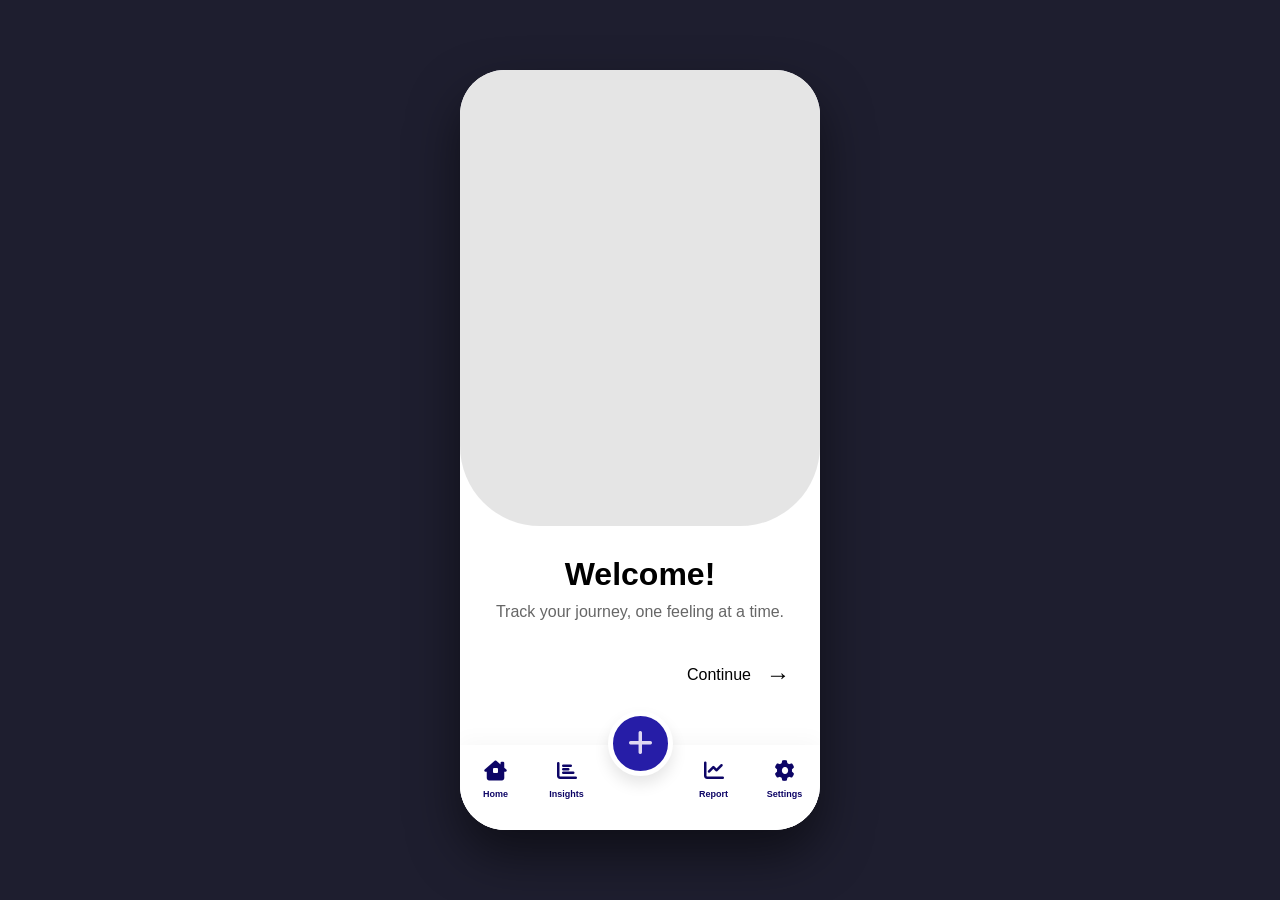
==== index.html @ e82828d7 "Add files via upload" ====
<!DOCTYPE html>
<html lang="en">
<head>
    <meta charset="UTF-8">
    <meta name="viewport" content="width=device-width, initial-scale=1.0, maximum-scale=1.0, user-scalable=no">
    <title>Emotion Tracker App</title>
    <link rel="stylesheet" href="style1.css">
    <link rel="manifest" href="manifest.json">
    <link rel="stylesheet" href="https://cdnjs.cloudflare.com/ajax/libs/font-awesome/6.4.0/css/all.min.css">
    
</head>
<body>

<div class="phone">
    
    <div id="welcome" class="screen active">
        <div class="hero-img"></div>
        <div class="welcome-text">
            <h1>Welcome!</h1>
            <p>Track your journey, one feeling at a time.</p>
            <div class="continue-row">
                <span>Continue</span>
                <span class="top-arrow" onclick="showScreen('home')">→</span>
            </div>
        </div>
    </div>

    <div id="home" class="screen">
        <div class="app-header">
            <span class="date-label" id="currentDate">FRIDAY, MAR 13</span>
            <span class="top-arrow" onclick="showScreen('activity')">→</span>
        </div>
        <h2 class="main-title">How are you feeling?</h2>
        
        <div class="mood-container">
            <button class="mood" onclick="selectMood(this, 'Joyful')"><div class="emoji-circle yellow">😊</div><span>Joyful</span></button>
            <button class="mood" onclick="selectMood(this, 'Calm')"><div class="emoji-circle teal">😌</div><span>Calm</span></button>
            <button class="mood" onclick="selectMood(this, 'Sad')"><div class="emoji-circle blue">😢</div><span>Sad</span></button>
            <button class="mood" onclick="selectMood(this, 'Anxious')"><div class="emoji-circle purple">😰</div><span>Anxious</span></button>
            <button class="mood" onclick="selectMood(this, 'Angry')"><div class="emoji-circle red">😡</div><span>Angry</span></button>
        </div>

        <h3 class="section-label">What’s affecting your mood?</h3>
        <div class="tags">
            <button class="tag" onclick="this.classList.toggle('active-tag')">Work</button>
            <button class="tag" onclick="this.classList.toggle('active-tag')">Family</button>
            <button class="tag" onclick="this.classList.toggle('active-tag')">Health</button>
            <button class="tag" onclick="this.classList.toggle('active-tag')">Sleep</button>
            <button class="tag" onclick="this.classList.toggle('active-tag')">Hobbies</button>
        </div>

        <h3 class="section-label">Any specific thoughts?</h3>
        <textarea id="journalInput" placeholder="Write a little about your day..."></textarea>

        <button class="ai-support-btn" onclick="getAISupport()">Get AI Support</button>
        <button class="log-entry-btn" onclick="saveEntry()">Log Entry</button>
    </div>

    <div id="activity" class="screen">
        <div class="app-header">
            <span class="top-arrow" onclick="showScreen('home')">←</span>
            <span class="top-arrow" onclick="showScreen('report')">→</span>
        </div>
        <h2 class="main-title">Recent Activity</h2>
        <div id="historyList"></div>
    </div>

    <div id="report" class="screen">
        <div class="app-header">
         <span class="top-arrow" onclick="showScreen('activity')">←</span>
            <span class="top-arrow" onclick="showScreen('settings')">→</span>
        </div>
        <h2 class="main-title">Weekly Insights</h2>

<div class="chart-container">
    <div class="bar-wrapper"><div id="bar-Joyful" class="bar joyful-bar"></div><span>Joy</span></div>
    <div class="bar-wrapper"><div id="bar-Calm" class="bar calm-bar"></div><span>Calm</span></div>
    <div class="bar-wrapper"><div id="bar-Anxious" class="bar anxious-bar"></div><span>Anx</span></div>
    <div class="bar-wrapper"><div id="bar-Sad" class="bar sad-bar"></div><span>Sad</span></div>
    <div class="bar-wrapper"><div id="bar-Angry" class="bar angry-bar"></div><span>Ang</span></div>
</div>

<p id="analysisMsg" style="margin-top: 20px; font-size: 14px; color: #666;"></p>
        <div class="consistency-tracker">
            <h3>Consistency Tracker</h3>
            <div class="days-row">
                <span>M</span><span>T</span><span>W</span><span>T</span><span>F</span><span>S</span><span>S</span>
            </div>
            <hr style="border: 0.5px solid #ccc;">
        </div>
        <div class="analysis-card">
            <div class="analysis-header">✧ Wellness Analysis</div>
            <p id="analysisMsg">You've been logging consistently! Your mood seems to improve when you track 'Hobbies'.</p>
           <button class="view-details-btn" onclick="showMoodDetails()">View Details</button>
            <button class="download-btn" onclick="downloadPDFReport()">
    <i class="fa-solid fa-file-pdf"></i> Download Weekly Report
</button>
        </div>
    </div>

    <div id="settings" class="screen">
        <div class="app-header">
          <span class="top-arrow" onclick="showScreen('report')">←</span>  
        </div>
        <h2 class="main-title">Settings</h2>
        <div class="profile-row">
    <div class="avatar-uploader" id="avatarContainer" onclick="document.getElementById('imageUpload').click()">
        <div class="avatar-placeholder" id="avatarPlaceholder">
            👤 </div>
        
        <img id="profileImageDisplay" src="" alt="Profile Picture" class="profile-img" style="display: none;">
        
        <div class="upload-overlay">
            <i class="fa-solid fa-camera"></i>
        </div>
    </div>

    <input type="file" id="imageUpload" accept="image/*" style="display: none;" onchange="handleImageUpload(event)">
    
    <div class="profile-info">
        <label>Display Name (Tap to edit)</label>
        <h3 id="userNameDisplay" onclick="changeName()" style="cursor: pointer;">Alex</h3>
    </div>
</div>
        <div class="setting-item">
    <div class="icon-label-group">
        <span class="icon-bg ai-bg"><i class="fa-solid fa-wand-magic-sparkles"></i></span>
        <span>AI Assistance</span>
    </div>
    <label class="switch">
        <input type="checkbox" checked>
        <span class="slider round"></span>
    </label>
</div>

<div class="setting-item">
    <div class="icon-label-group">
        <span class="icon-bg bell-bg"><i class="fa-solid fa-bell"></i></span>
        <span>Notifications</span>
    </div>
    <label class="switch">
        <input type="checkbox" checked>
        <span class="slider round"></span>
    </label>
</div>

<div class="clear-history-row" onclick="clearData()">
    <span class="icon-bg trash-bg"><i class="fa-solid fa-trash-can"></i></span>
    <span class="clear-text">Clear All History</span>
</div>
</div>
    <nav class="nav">
       <button class="nav-item" onclick="showScreen('home')"><i class="fa-solid fa-house-chimney-window"></i><span>Home</span></button>
       <button class="nav-item" onclick="showScreen('activity')"><i class="fa-solid fa-chart-bar"></i><span>Insights</span></button>
       <div class="fab-container">
    <div class="fab" onclick="resetForm()">
        <i class="fa-solid fa-plus"></i>
    </div>
</div>
       <button class="nav-item" onclick="showScreen('report')"><i class="fa-solid fa-chart-line"></i><span>Report</span></button>
       <button class="nav-item" onclick="showScreen('settings')"><i class="fa-solid fa-gear"></i><span>Settings</span></button>

    </nav>



<script src="script1.js"></script>
</body>
</html>
---- style1.css ----
/* CSS VARIABLES & RESET */
:root {
    --primary: #240b7b;
    --bg-soft: #f5f4fb;
    --card-light: #eceeff;
    --text-gray: #7d7d7d;
    --nav-active: #7367f0;
}

* {
    margin: 0;
    padding: 0;
    box-sizing: border-box;
    font-family: -apple-system, BlinkMacSystemFont, "Segoe UI", Roboto, sans-serif;
}

body {
    background: #1e1e2f;
    display: flex;
    justify-content: center;
    align-items: center;
    height: 100vh;
    overflow: hidden;
}

/* PHONE FRAME */
.phone {
    width: 360px;
    height: 760px;
    background: var(--bg-soft);
    border-radius: 45px;
    overflow: hidden;
    position: relative;
    box-shadow: 0 25px 50px rgba(0,0,0,0.5);
}

/* SCREEN MANAGEMENT */
.screen {
    display: none;
    padding: 20px;
    height: calc(100% - 85px); /* Space for Nav */
    overflow-y: auto;
}

.active {
    display: block;
}

/* WELCOME SCREEN */
#welcome {
    padding: 0;
    background: white;
    height: 100%;
}

.hero-img {
    height: 60%;
    background: linear-gradient(rgba(0,0,0,0.1), rgba(0,0,0,0.1)), url('image1.jpg');
    background-size: cover;
    border-bottom-left-radius: 80px;
    border-bottom-right-radius: 80px;
}

.welcome-text {
    padding: 30px;
    text-align: center;
}

.welcome-text h1 { font-size: 32px; margin-bottom: 10px; }
.welcome-text p { color: #666; margin-bottom: 40px; }

.continue-row {
    display: flex;
    justify-content: flex-end;
    align-items: center;
    gap: 15px;
}

.next-btn {
    width: 60px;
    height: 60px;
    border-radius: 50%;
    border: none;
    background: #e0e0f8;
    color: var(--primary);
    font-size: 24px;
    cursor: pointer;
}

/* APP HEADERS */
.app-header {
    display: flex;
    justify-content: space-between;
    align-items: center;
    margin-bottom: 15px;
}

.date-label { color: #b0b0d0; font-size: 14px; font-weight: bold; text-transform: uppercase; }
.top-arrow { font-size: 24px; cursor: pointer; }

h2.main-title { font-size: 26px; margin-bottom: 20px; font-weight: 700; }
h3.section-label { font-size: 15px; margin: 15px 0 10px 0; color: #000; font-weight: 600; }

/* MOOD SECTION */
.mood-container {
    display: flex;
    justify-content: space-between;
    background: var(--card-light);
    padding: 15px;
    border-radius: 30px;
    box-shadow: 0 4px 10px rgba(0,0,0,0.02);
}

.mood {
    border: none;
    background: none;
    cursor: pointer;
    text-align: center;
    transition: transform 0.2s;
}

.mood:active { transform: scale(0.9); }

.emoji-circle {
    width: 44px;
    height: 44px;
    border-radius: 50%;
    display: flex;
    align-items: center;
    justify-content: center;
    font-size: 22px;
    margin-bottom: 6px;
}

.mood span { font-size: 10px; font-weight: 600; color: #444; }

/* MOOD COLORS */
.yellow { background: #fff4cc; }
.teal { background: #ccf2f4; }
.blue { background: #ccd9f4; }
.purple { background: #d7ccf4; }
.red { background: #f4cccc; }

/* TAGS & TEXTAREA */
.tags { display: flex; flex-wrap: wrap; gap: 8px; }
.tag {
    border: none;
    background: var(--card-light);
    padding: 8px 18px;
    border-radius: 20px;
    font-size: 13px;
    font-weight: 500;
    cursor: pointer;
}

.active-tag {
    background: var(--primary);
    color: white;
}

textarea {
    width: 100%;
    height: 100px;
    border-radius: 20px;
    padding: 15px;
    border: none;
    background: var(--card-light);
    resize: none;
    font-size: 14px;
    outline: none;
}

/* BUTTONS */
.ai-support-btn {
    width: 100%;
    padding: 12px;
    border: 2px dashed #6d52ff;
    background: none;
    border-radius: 25px;
    font-weight: 700;
    margin-top: 15px;
    cursor: pointer;
}

.log-entry-btn {
    width: 100%;
    padding: 18px;
    border-radius: 40px;
    border: none;
    background: var(--primary);
    color: white;
    font-size: 22px;
    font-weight: bold;
    margin-top: 15px;
    cursor: pointer;
}

/* PERFORMANCE / REPORT */
.consistency-tracker { margin-bottom: 20px; }
.days-row {
    display: flex;
    justify-content: space-between;
    padding: 15px 10px;
    font-weight: bold;
    color: #555;
}

.analysis-card {
    background: #7367f0;
    color: white;
    border-radius: 30px;
    padding: 25px;
}

.analysis-header { font-weight: bold; font-size: 18px; margin-bottom: 10px; display: flex; align-items: center; gap: 8px; }
.analysis-card p { font-size: 14px; line-height: 1.5; opacity: 0.9; }

.view-details-btn {
    width: 100%;
    background: white;
    border: none;
    padding: 12px;
    border-radius: 15px;
    color: #7367f0;
    font-weight: bold;
    margin-top: 15px;
    cursor: pointer;
}

/* SETTINGS */
.profile-row {
    display: flex;
    align-items: center;
    background: var(--card-light);
    padding: 20px;
    border-radius: 30px;
    margin-bottom: 20px;
}

.avatar {
    width: 70px;
    height: 70px;
    background: #e0dbff;
    border-radius: 50%;
    display: flex;
    align-items: center;
    justify-content: center;
    font-size: 30px;
    margin-right: 15px;
}

.profile-info label { font-size: 12px; color: var(--text-gray); }
.profile-info h3 { font-size: 22px; margin-top: 4px; }

.settings-box {
    background: white;
    border-radius: 30px;
    padding: 10px 20px;
}

.setting-item {
    display: flex;
    justify-content: space-between;
    padding: 15px 0;
    border-bottom: 1px solid #f0f0f0;
    font-weight: 500;
}

.setting-item:last-child { border-bottom: none; }
.clear-history-text {
    color: #ff4d6d;
    text-align: center;
    width: 100%;
    margin-top: 30px;
    font-weight: bold;
    cursor: pointer;
}

/* BOTTOM NAV */
.nav {
    position: absolute;
    bottom: 0;
    width: 100%;
    height: 85px;
    background: white;
    display: flex;
    justify-content: space-around;
    align-items: center;
    box-shadow: 0 -5px 20px rgba(0,0,0,0.03);
    padding-bottom: 15px;
}

.nav-item {
    border: none;
    background: none;
    text-align: center;
    color: #0d0566;
    cursor: pointer;
    width: 60px;
}

.nav-item i { font-size: 20px; display: block; margin-bottom: 4px; }
.nav-item span { font-size: 9px; font-weight: 700; }

/* FLOATING PLUS BUTTON */
.fab-container {
    position: relative;
    bottom: 35px;
}

.fab {
    width: 65px;
    height: 65px;
    background: #e0e0f8;
    border-radius: 50%;
    border: 6px solid var(--bg-soft);
    color: var(--primary);
    font-size: 30px;
    font-weight: bold;
    display: flex;
    align-items: center;
    justify-content: center;
    cursor: pointer;
    box-shadow: 0 8px 15px rgba(0,0,0,0.1);
}

/* HISTORY LIST */
#historyList { list-style: none; }
.history-item {
    background: white;
    padding: 15px;
    border-radius: 20px;
    margin-bottom: 10px;
    font-size: 14px;
}
.fab {
    width: 65px;
    height: 65px;
    background-color: #261da7; /* Your Purple */
    border-radius: 50%;
    
    /* The centering magic */
    display: flex;
    align-items: center;      /* Vertical center */
    justify-content: center;   /* Horizontal center */
    
    cursor: pointer;
    border: 5px solid #ffffff; 
    box-shadow: 0 8px 15px rgba(0,0,0,0.1);
    position: relative;
    padding: 0; /* Ensure no padding is pushing the icon */
}

.fab i {
    color: #DFD8F3; /* Your Lavender */
    font-size: 28px;
    font-weight: 900;
    position: absolute;
    top: 50%;
    left: 50%;
    transform: translate(-50%, -50%);
    
    /* Resetting default icon spacing */
    margin: 0;
    padding: 0;
    line-height: 0; 
    display: inline-flex;
    align-items: center;
    justify-content: center;
}
#userNameDisplay:hover {
    color: #7B74EB; /* Highlights in your primary purple */
    text-decoration: underline;
}
/* Icon Backgrounds */
.icon-bg {
    width: 40px;
    height: 40px;
    border-radius: 12px;
    display: inline-flex;
    align-items: center;
    justify-content: center;
    margin-right: 12px;
}

.ai-bg { background-color: #f0f2ff; color: #7B74EB; }
.bell-bg { background-color: #fffbeb; color: #f8b500; }
.trash-bg { background-color: #fff1f1; color: #ff4d6d; }

.icon-label-group { display: flex; align-items: center; }

/* The Toggle Switch */
.switch {
    position: relative;
    display: inline-block;
    width: 44px;
    height: 24px;
}

.switch input { opacity: 0; width: 0; height: 0; }

.slider {
    position: absolute;
    cursor: pointer;
    top: 0; left: 0; right: 0; bottom: 0;
    background-color: #ccc;
    transition: .4s;
    border-radius: 34px;
}

.slider:before {
    position: absolute;
    content: "";
    height: 18px;
    width: 18px;
    left: 3px;
    bottom: 3px;
    background-color: white;
    transition: .4s;
    border-radius: 50%;
}

input:checked + .slider { background-color: #7B74EB; }
input:checked + .slider:before { transform: translateX(20px); }

/* Clear History Row */
.clear-history-row {
    display: flex;
    align-items: center;
    margin-top: 25px;
    cursor: pointer;
}

.clear-text {
    color: #ff4d6d;
    font-weight: bold;
}
/* --- MODERN AVATAR UPLOADER STYLES --- */

.avatar-uploader {
    width: 80px;      /* Matches common mobile design patterns */
    height: 80px;
    border-radius: 50%;
    position: relative;
    cursor: pointer;
    margin-right: 15px;
    
    /* Center aligning placeholder emoji */
    display: flex;
    align-items: center;
    justify-content: center;
    
    /* Your requested design colors: a white border on a purple shadow */
    background-color: #ffffff;
    border: 3px solid #ffffff;
    box-shadow: 0 4px 10px rgba(123, 116, 235, 0.2); 
    
    overflow: hidden; /* CRITICAL: Clips the image into a circle */
    transition: transform 0.2s, box-shadow 0.2s;
}

/* Hover/active feedback: button subtly shrinks and shadow deepens */
.avatar-uploader:hover {
    box-shadow: 0 6px 15px rgba(123, 116, 235, 0.4);
}

.avatar-uploader:active {
    transform: scale(0.95);
}

/* 1. Placeholder Styling */
.avatar-placeholder {
    font-size: 40px;
    color: #DFD8F3; /* Matches your light lavender color */
    line-height: 1;
    display: flex;
}

/* 2. Uploaded Image Styling */
.profile-img {
    width: 100%;
    height: 100%;
    
    /* CRITICAL: "object-fit: cover" ensures the image never stretches, 
       even if the user uploads a portrait or landscape photo */
    object-fit: cover; 
}

/* 3. The Modern Hover Overlay */
.upload-overlay {
    position: absolute;
    bottom: 0;
    width: 100%;
    height: 35%; /* Only covers the bottom third */
    
    /* Uses your specific colors with transparency: Lavender text on Purple overlay */
    background-color: rgba(123, 116, 235, 0.85); 
    color: #DFD8F3; 
    
    display: flex;
    justify-content: center;
    align-items: center;
    font-size: 14px;
    
    /* Overlay is invisible by default, only fades-in on hover */
    opacity: 0;
    transition: opacity 0.3s ease-in-out;
}

/* Fades-in the overlay only when the user hovers over the circle */
.avatar-uploader:hover .upload-overlay {
    opacity: 1;
}

/* Ensures the icon remains perfectly centered vertically in the overlay */
.upload-overlay i {
    display: flex;
    margin-top: -3px; /* Minor visual tweak for center alignment */
}
.history-item {
    border-left: 5px solid var(--primary);
    margin-bottom: 12px;
    box-shadow: 0 2px 5px rgba(0,0,0,0.05);
}

.tag-mini {
    font-size: 10px;
    background: var(--card-light);
    padding: 2px 8px;
    border-radius: 10px;
    color: var(--primary);
    font-weight: bold;
}

#analysisMsg {
    line-height: 1.8 !important; /* Makes the report easier to read */
}
/* Update your existing .screen class */
.screen {
    display: none; /* Keep this for logic */
    padding: 20px;
    height: calc(100% - 85px);
    overflow-y: auto;
    padding-bottom: 100px;
    /* NEW: Animation settings */
    opacity: 0;
    transform: translateX(20px); /* Start slightly to the right */
    transition: opacity 0.4s ease, transform 0.4s ease;
}

/* Update your .active class */
.active {
    display: block !important;
    opacity: 1;
    transform: translateX(0); /* Slide into center */
}
.chart-container {
    display: flex;
    justify-content: space-around;
    align-items: flex-end;
    height: 150px; /* The max height of the chart */
    padding: 20px 10px;
    background: rgba(255, 255, 255, 0.5);
    border-radius: 20px;
    margin: 20px 0;
}

.bar-wrapper {
    display: flex;
    flex-direction: column;
    align-items: center;
    gap: 8px;
    flex: 1;
}

.bar {
    width: 25px;
    height: 0; /* Starts at 0 for animation */
    border-radius: 12px;
    transition: height 0.8s cubic-bezier(0.175, 0.885, 0.32, 1.275);
}

.bar-wrapper span {
    font-size: 10px;
    font-weight: bold;
    color: #888;
}

/* Specific Colors to match your Emojis */
.joyful-bar { background: #FFD700; }
.calm-bar   { background: #A7C7E7; }
.anxious-bar { background: #B19CD9; }
.sad-bar     { background: #87CEEB; }
.angry-bar   { background: #FF6961; }
/* Button Style */
.download-btn {
    width: 100%;
    background: #240b7b;
    color: white;
    border: none;
    padding: 15px;
    border-radius: 15px;
    font-weight: bold;
    margin-top: 20px;
    cursor: pointer;
    display: flex;
    justify-content: center;
    align-items: center;
    gap: 10px;
}

/* PRINT MAGIC: This hides the nav and frame when saving as PDF */
@media print {
    .nav, .top-arrow, .download-btn {
        display: none !important;
    }
    .phone {
        border: none !important;
        box-shadow: none !important;
        width: 100% !important;
        height: auto !important;
    }
    .screen {
        display: block !important;
        opacity: 1 !important;
        transform: none !important;
    }
}
.view-details-btn:active {
    transform: scale(0.95); /* Shrinks slightly when pressed */
    background-color: #1a0860; /* Gets slightly darker */
    transition: 0.1s;
}
/* Mobile Optimization */
@media (max-width: 500px) {
    body {
        padding: 0;
        display: block; /* Removes the centering flexbox */
    }
    .phone {
        width: 100%;
        height: 100vh;
        border: none;
        border-radius: 0;
        box-shadow: none;
    }
    .screen {
        height: calc(100vh - 70px); /* Adjusts height for mobile nav */
    }
}
/* High-end Glow for Selected Moods */
.mood .emoji-circle {
    transition: all 0.3s cubic-bezier(0.175, 0.885, 0.32, 1.275);
}

/* We will trigger these classes via JavaScript */
.selected-joyful { box-shadow: 0 0 20px #FFD700; border: 2px solid #FFD700 !important; }
.selected-calm   { box-shadow: 0 0 20px #A7C7E7; border: 2px solid #A7C7E7 !important; }
.selected-sad    { box-shadow: 0 0 20px #87CEEB; border: 2px solid #87CEEB !important; }
.selected-anxious { box-shadow: 0 0 20px #B19CD9; border: 2px solid #B19CD9 !important; }
.selected-angry  { box-shadow: 0 0 20px #FF6961; border: 2px solid #FF6961 !important; }
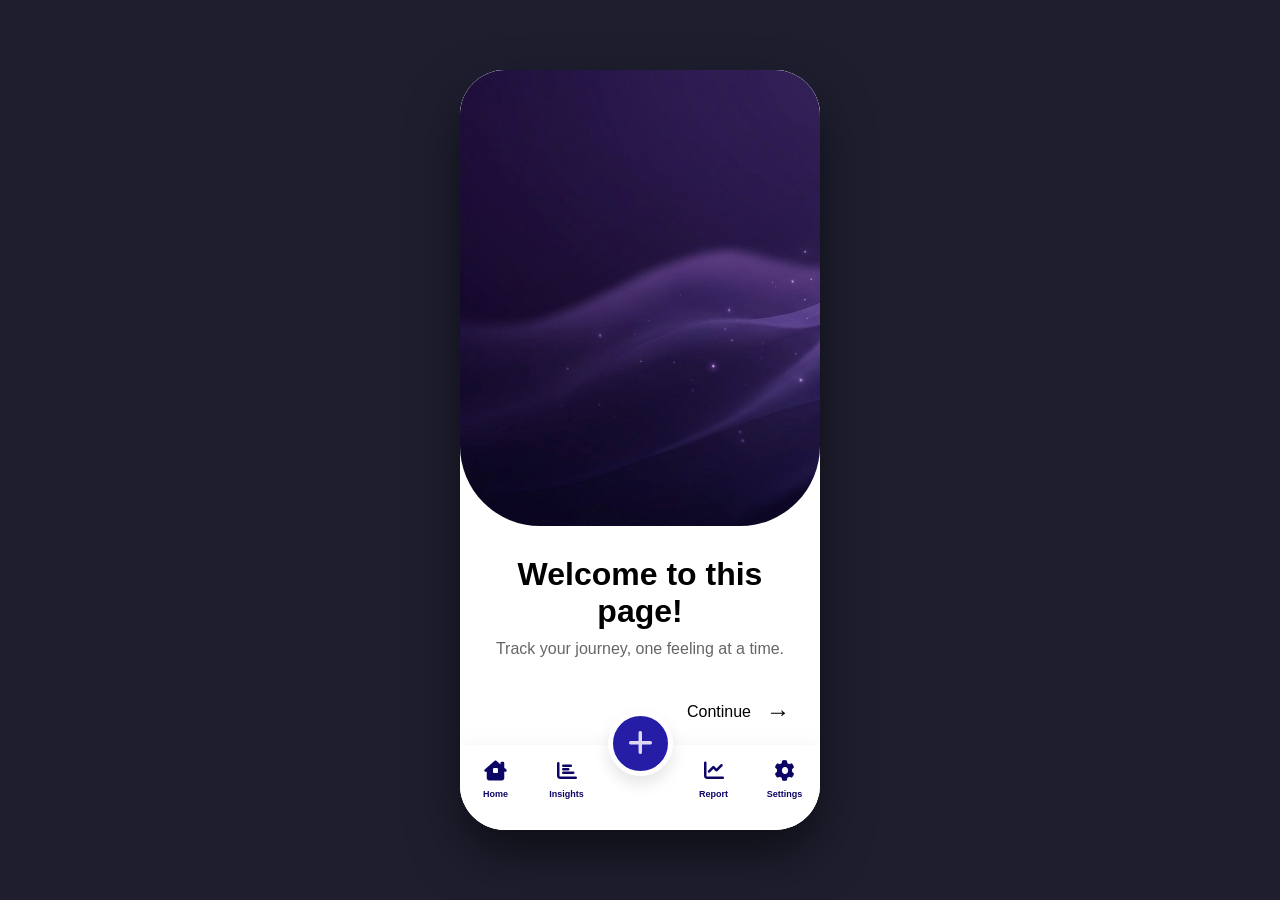
==== commit 79ffbec8: "Fix HTML structure and welcome message" ====
--- a/index.html
+++ b/index.html
@@ -16,7 +16,7 @@
     <div id="welcome" class="screen active">
         <div class="hero-img"></div>
         <div class="welcome-text">
-            <h1>Welcome!</h1>
+            <h1>Welcome to this page!</h1>
             <p>Track your journey, one feeling at a time.</p>
             <div class="continue-row">
                 <span>Continue</span>
@@ -166,4 +166,4 @@
 
 <script src="script1.js"></script>
 </body>
-</html>+</html>
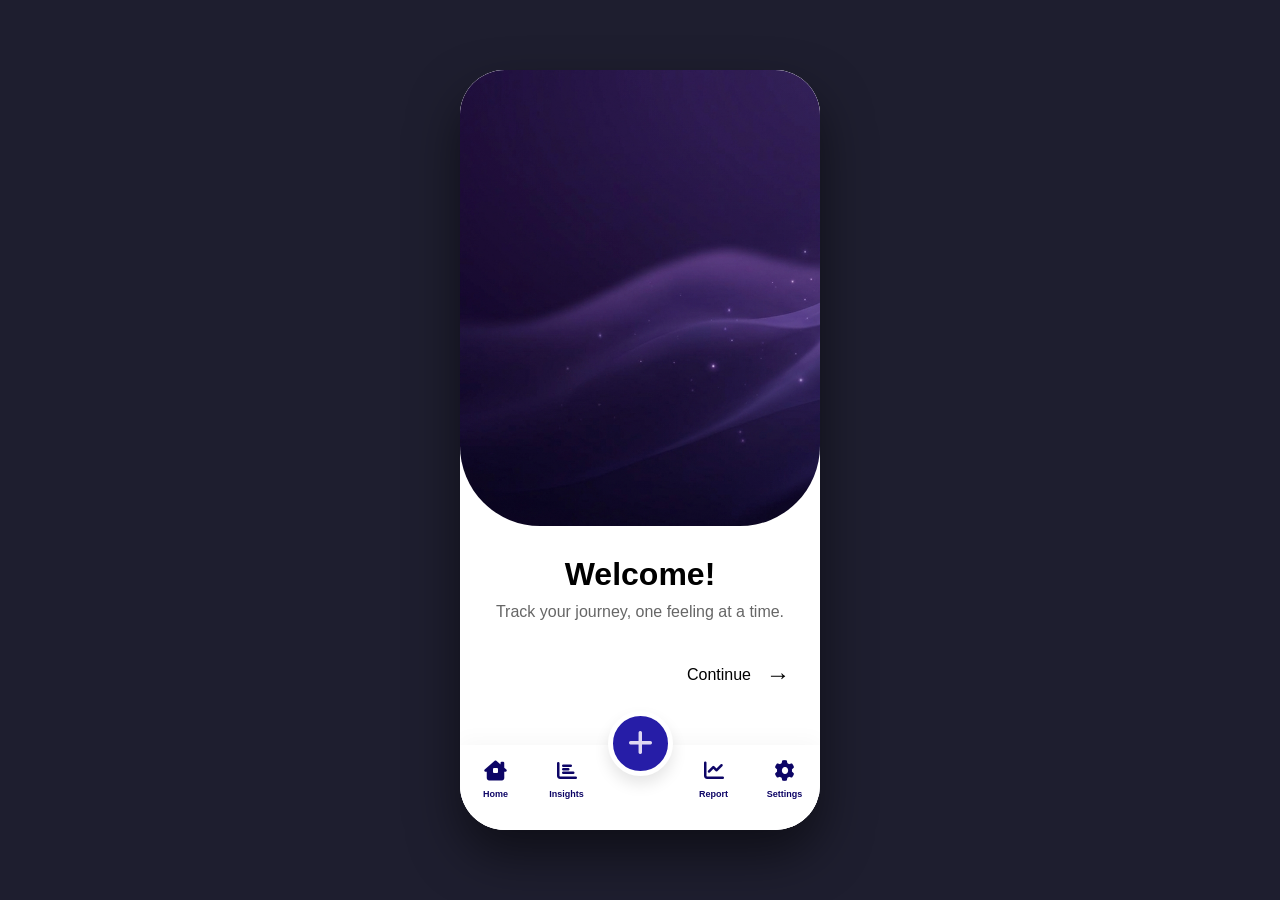
==== commit 12d807a2: "Update index.html" ====
--- a/index.html
+++ b/index.html
@@ -16,7 +16,7 @@
     <div id="welcome" class="screen active">
         <div class="hero-img"></div>
         <div class="welcome-text">
-            <h1>Welcome to this page!</h1>
+            <h1>Welcome!</h1>
             <p>Track your journey, one feeling at a time.</p>
             <div class="continue-row">
                 <span>Continue</span>
